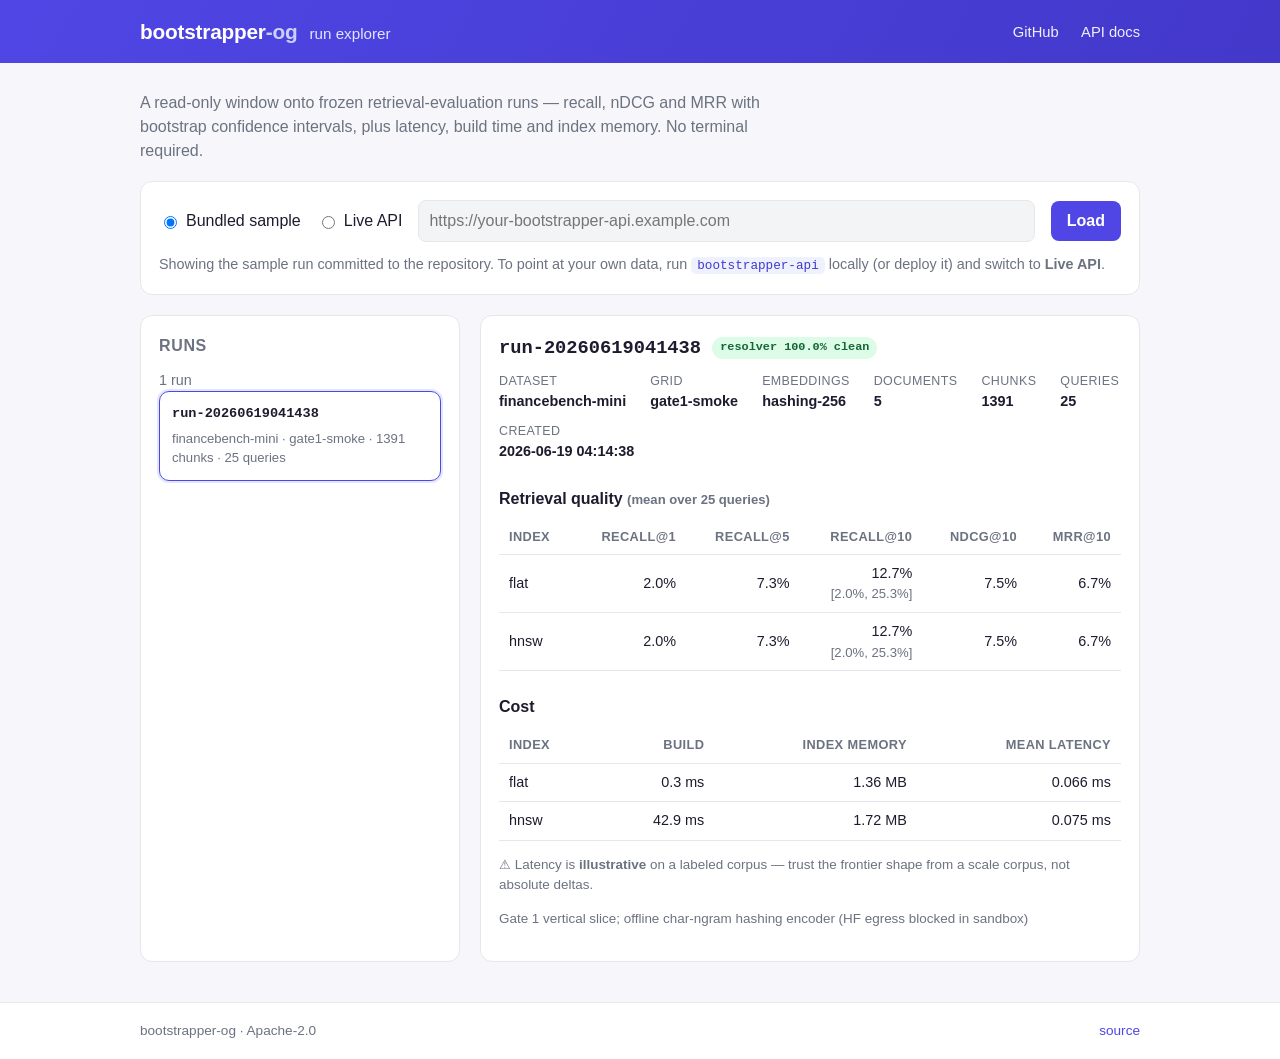
==== web/index.html @ 948aa6cc "Add CI workflow and a GitHub Pages run explorer UI CI: a GitHub Actions workflow runs ruff + mypy (s" ====
<!DOCTYPE html>
<html lang="en">
<head>
  <meta charset="utf-8" />
  <meta name="viewport" content="width=device-width, initial-scale=1" />
  <title>bootstrapper-og · run explorer</title>
  <meta name="description" content="A read-only explorer for bootstrapper-og ANN retrieval-evaluation runs: recall, nDCG and MRR with bootstrap confidence intervals." />
  <link rel="stylesheet" href="./styles.css" />
</head>
<body>
  <header class="site-header">
    <div class="wrap">
      <div class="brand">
        <span class="logo">bootstrapper<span class="logo-accent">-og</span></span>
        <span class="tagline">run explorer</span>
      </div>
      <nav class="links">
        <a href="https://github.com/optiquant/bootstrapper-og" target="_blank" rel="noopener">GitHub</a>
        <a href="https://github.com/optiquant/bootstrapper-og#http-api" target="_blank" rel="noopener">API docs</a>
      </nav>
    </div>
  </header>

  <main class="wrap">
    <section class="intro">
      <p>
        A read-only window onto frozen retrieval-evaluation runs — recall, nDCG and MRR with
        bootstrap confidence intervals, plus latency, build time and index memory. No terminal
        required.
      </p>
    </section>

    <section class="source card">
      <div class="source-row">
        <label>
          <input type="radio" name="src" value="bundled" checked />
          Bundled sample
        </label>
        <label>
          <input type="radio" name="src" value="live" />
          Live API
        </label>
        <input
          id="api-base"
          type="url"
          placeholder="https://your-bootstrapper-api.example.com"
          disabled
          aria-label="API base URL"
        />
        <button id="reload" type="button">Load</button>
      </div>
      <p class="source-hint" id="source-hint">
        Showing the sample run committed to the repository. To point at your own data, run
        <code>bootstrapper-api</code> locally (or deploy it) and switch to <strong>Live API</strong>.
      </p>
    </section>

    <div class="grid">
      <section class="runs card" aria-label="Runs">
        <h2>Runs</h2>
        <div id="runs-status" class="status">Loading…</div>
        <ul id="runs-list" class="runs-list"></ul>
      </section>

      <section class="detail card" aria-label="Run detail">
        <div id="detail" class="detail-empty">Select a run to see its results.</div>
      </section>
    </div>
  </main>

  <footer class="site-footer">
    <div class="wrap">
      <span>bootstrapper-og · Apache-2.0</span>
      <a href="https://github.com/optiquant/bootstrapper-og" target="_blank" rel="noopener">source</a>
    </div>
  </footer>

  <script src="./app.js"></script>
</body>
</html>
---- web/styles.css ----
:root {
  --indigo: #4f46e5;
  --indigo-dark: #4338ca;
  --amber: #f59e0b;
  --ink: #1e1b2e;
  --muted: #6b7280;
  --line: #e5e7eb;
  --bg: #f7f7fb;
  --card: #ffffff;
  --radius: 12px;
}

* { box-sizing: border-box; }

body {
  margin: 0;
  font-family: -apple-system, BlinkMacSystemFont, "Segoe UI", Roboto, Helvetica, Arial, sans-serif;
  color: var(--ink);
  background: var(--bg);
  line-height: 1.5;
}

.wrap {
  max-width: 1040px;
  margin: 0 auto;
  padding: 0 20px;
}

/* header */
.site-header {
  background: linear-gradient(120deg, var(--indigo), var(--indigo-dark));
  color: #fff;
}
.site-header .wrap {
  display: flex;
  align-items: center;
  justify-content: space-between;
  padding-top: 16px;
  padding-bottom: 16px;
}
.brand { display: flex; align-items: baseline; gap: 12px; }
.logo { font-weight: 700; font-size: 1.3rem; letter-spacing: -0.01em; }
.logo-accent { color: #c7d2fe; }
.tagline { color: #e0e7ff; font-size: 0.95rem; }
.links a {
  color: #fff;
  text-decoration: none;
  margin-left: 18px;
  font-size: 0.92rem;
  opacity: 0.92;
  border-bottom: 1px solid transparent;
}
.links a:hover { border-bottom-color: #fff; opacity: 1; }

/* intro */
.intro { margin: 28px 0 18px; color: var(--muted); max-width: 70ch; }

/* cards */
.card {
  background: var(--card);
  border: 1px solid var(--line);
  border-radius: var(--radius);
  padding: 18px;
}

/* source selector */
.source { margin-bottom: 20px; }
.source-row {
  display: flex;
  align-items: center;
  gap: 16px;
  flex-wrap: wrap;
}
.source-row label { display: flex; align-items: center; gap: 6px; cursor: pointer; }
#api-base {
  flex: 1 1 280px;
  min-width: 220px;
  padding: 8px 10px;
  border: 1px solid var(--line);
  border-radius: 8px;
  font: inherit;
}
#api-base:disabled { background: #f3f4f6; color: #9ca3af; }
#reload {
  padding: 8px 16px;
  border: 0;
  border-radius: 8px;
  background: var(--indigo);
  color: #fff;
  font: inherit;
  font-weight: 600;
  cursor: pointer;
}
#reload:hover { background: var(--indigo-dark); }
.source-hint { margin: 12px 0 0; color: var(--muted); font-size: 0.9rem; }
.source-hint.error { color: #b91c1c; }
code {
  background: #eef2ff;
  color: var(--indigo-dark);
  padding: 1px 6px;
  border-radius: 5px;
  font-size: 0.88em;
}

/* layout grid */
.grid {
  display: grid;
  grid-template-columns: 320px 1fr;
  gap: 20px;
  margin-bottom: 40px;
}
@media (max-width: 760px) {
  .grid { grid-template-columns: 1fr; }
}

h2 { font-size: 1rem; text-transform: uppercase; letter-spacing: 0.04em; color: var(--muted); margin: 0 0 12px; }
.status { color: var(--muted); font-size: 0.9rem; }

/* runs list */
.runs-list { list-style: none; margin: 0; padding: 0; }
.run-item {
  padding: 12px;
  border: 1px solid var(--line);
  border-radius: 10px;
  margin-bottom: 10px;
  cursor: pointer;
  transition: border-color 0.12s, box-shadow 0.12s;
}
.run-item:hover { border-color: var(--indigo); }
.run-item.active { border-color: var(--indigo); box-shadow: 0 0 0 2px #e0e7ff; }
.run-item .rid { font-weight: 600; font-family: ui-monospace, SFMono-Regular, Menlo, monospace; font-size: 0.85rem; }
.run-item .meta { color: var(--muted); font-size: 0.82rem; margin-top: 4px; }

/* detail */
.detail-empty { color: var(--muted); padding: 40px 8px; text-align: center; }
.detail h3 { margin: 0 0 4px; font-family: ui-monospace, SFMono-Regular, Menlo, monospace; }
.facts { display: flex; flex-wrap: wrap; gap: 10px 24px; margin: 10px 0 22px; }
.fact { font-size: 0.9rem; }
.fact .k { color: var(--muted); display: block; font-size: 0.78rem; text-transform: uppercase; letter-spacing: 0.03em; }
.fact .v { font-weight: 600; }

.badge {
  display: inline-block;
  padding: 2px 8px;
  border-radius: 999px;
  font-size: 0.74rem;
  font-weight: 600;
  vertical-align: middle;
}
.badge.clean { background: #dcfce7; color: #166534; }
.badge.warn { background: #fef3c7; color: #92400e; }

/* metrics table */
table { width: 100%; border-collapse: collapse; font-size: 0.9rem; }
th, td { text-align: right; padding: 8px 10px; border-bottom: 1px solid var(--line); }
th:first-child, td:first-child { text-align: left; }
thead th { color: var(--muted); font-weight: 600; font-size: 0.8rem; text-transform: uppercase; letter-spacing: 0.03em; }
tbody tr:hover { background: #fafafe; }
.ci { color: var(--muted); font-size: 0.82rem; }
.section-label { margin: 24px 0 8px; font-weight: 600; }
.note { color: var(--muted); font-size: 0.84rem; margin-top: 14px; }

/* footer */
.site-footer {
  border-top: 1px solid var(--line);
  background: #fff;
}
.site-footer .wrap {
  display: flex;
  justify-content: space-between;
  padding: 18px 20px;
  color: var(--muted);
  font-size: 0.85rem;
}
.site-footer a { color: var(--indigo); text-decoration: none; }
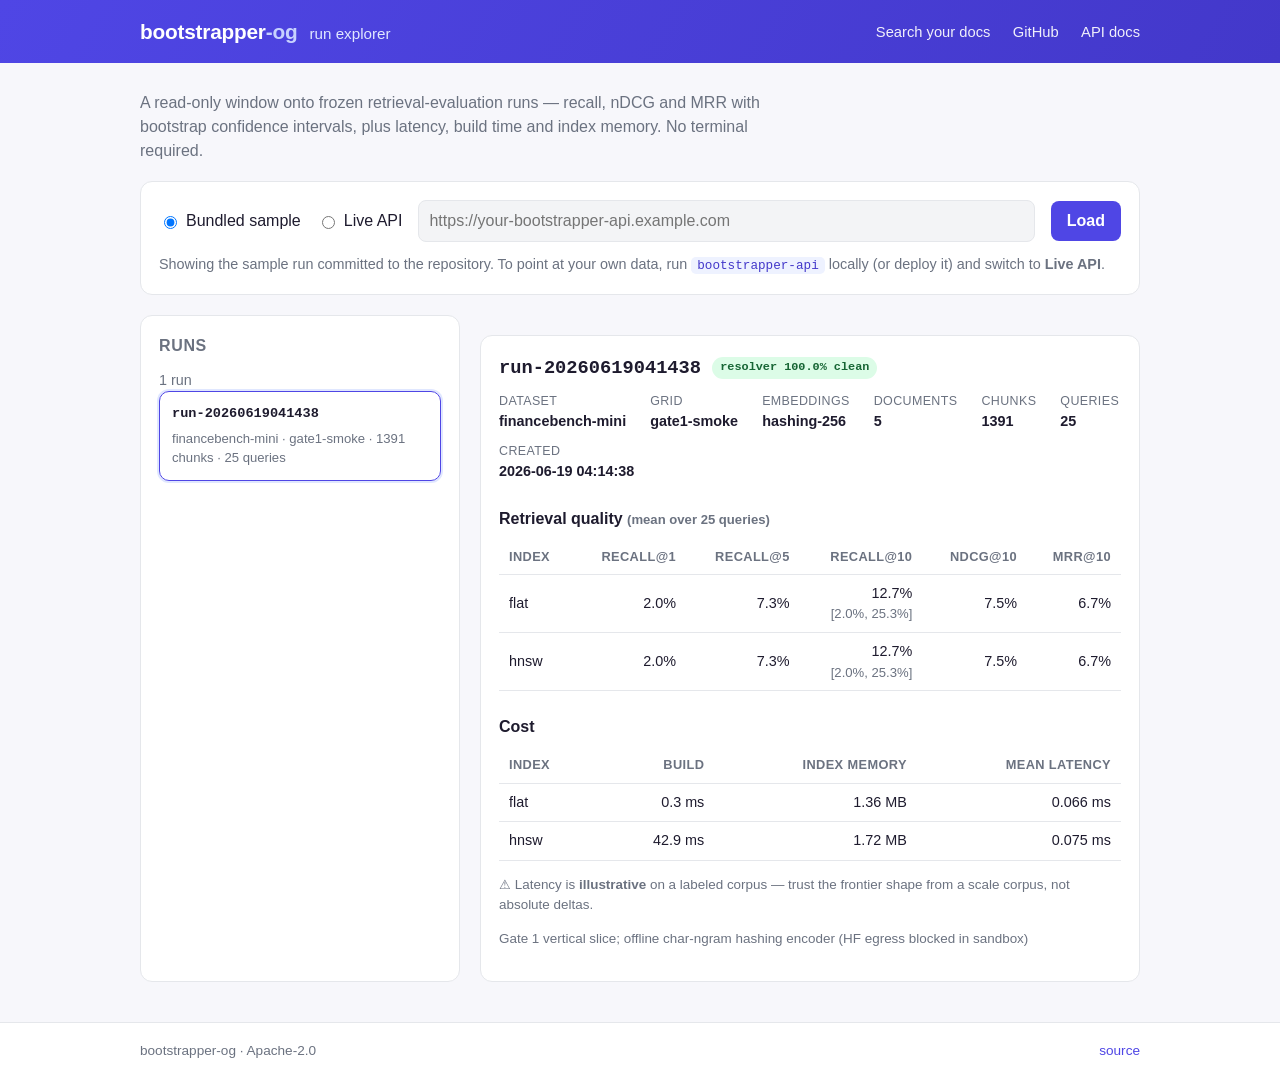
==== commit bff86ac3: "Add interactive search over your own docs via a local runner (Phase 1) Lets you point the engine at " ====
--- a/web/index.html
+++ b/web/index.html
@@ -15,6 +15,7 @@
         <span class="tagline">run explorer</span>
       </div>
       <nav class="links">
+        <a href="./search.html">Search your docs</a>
         <a href="https://github.com/optiquant/bootstrapper-og" target="_blank" rel="noopener">GitHub</a>
         <a href="https://github.com/optiquant/bootstrapper-og#http-api" target="_blank" rel="noopener">API docs</a>
       </nav>
--- a/web/styles.css
+++ b/web/styles.css
@@ -160,6 +160,64 @@
 .section-label { margin: 24px 0 8px; font-weight: 600; }
 .note { color: var(--muted); font-size: 0.84rem; margin-top: 14px; }
 
+/* search: build form */
+.form-grid {
+  display: flex;
+  flex-wrap: wrap;
+  gap: 14px;
+  align-items: end;
+}
+.form-grid label {
+  display: flex;
+  flex-direction: column;
+  gap: 4px;
+  font-size: 0.82rem;
+  color: var(--muted);
+}
+.form-grid input,
+.form-grid select {
+  padding: 8px 10px;
+  border: 1px solid var(--line);
+  border-radius: 8px;
+  font: inherit;
+  color: var(--ink);
+}
+.form-grid input[type="text"] { min-width: 280px; }
+.form-grid button,
+#ping,
+#search {
+  padding: 8px 16px;
+  border: 0;
+  border-radius: 8px;
+  background: var(--indigo);
+  color: #fff;
+  font: inherit;
+  font-weight: 600;
+  cursor: pointer;
+}
+.form-grid button:hover,
+#ping:hover,
+#search:hover { background: var(--indigo-dark); }
+#k { width: 64px; }
+
+/* search: hits */
+.card + .card { margin-top: 20px; }
+.hit {
+  border: 1px solid var(--line);
+  border-radius: 10px;
+  padding: 12px 14px;
+  margin-bottom: 10px;
+}
+.hit-head {
+  display: flex;
+  justify-content: space-between;
+  align-items: baseline;
+  gap: 12px;
+  margin-bottom: 6px;
+}
+.hit-doc { font-weight: 600; font-family: ui-monospace, SFMono-Regular, Menlo, monospace; font-size: 0.85rem; }
+.hit-text { margin: 0; font-size: 0.92rem; color: #374151; }
+
 /* footer */
 .site-footer {
   border-top: 1px solid var(--line);
